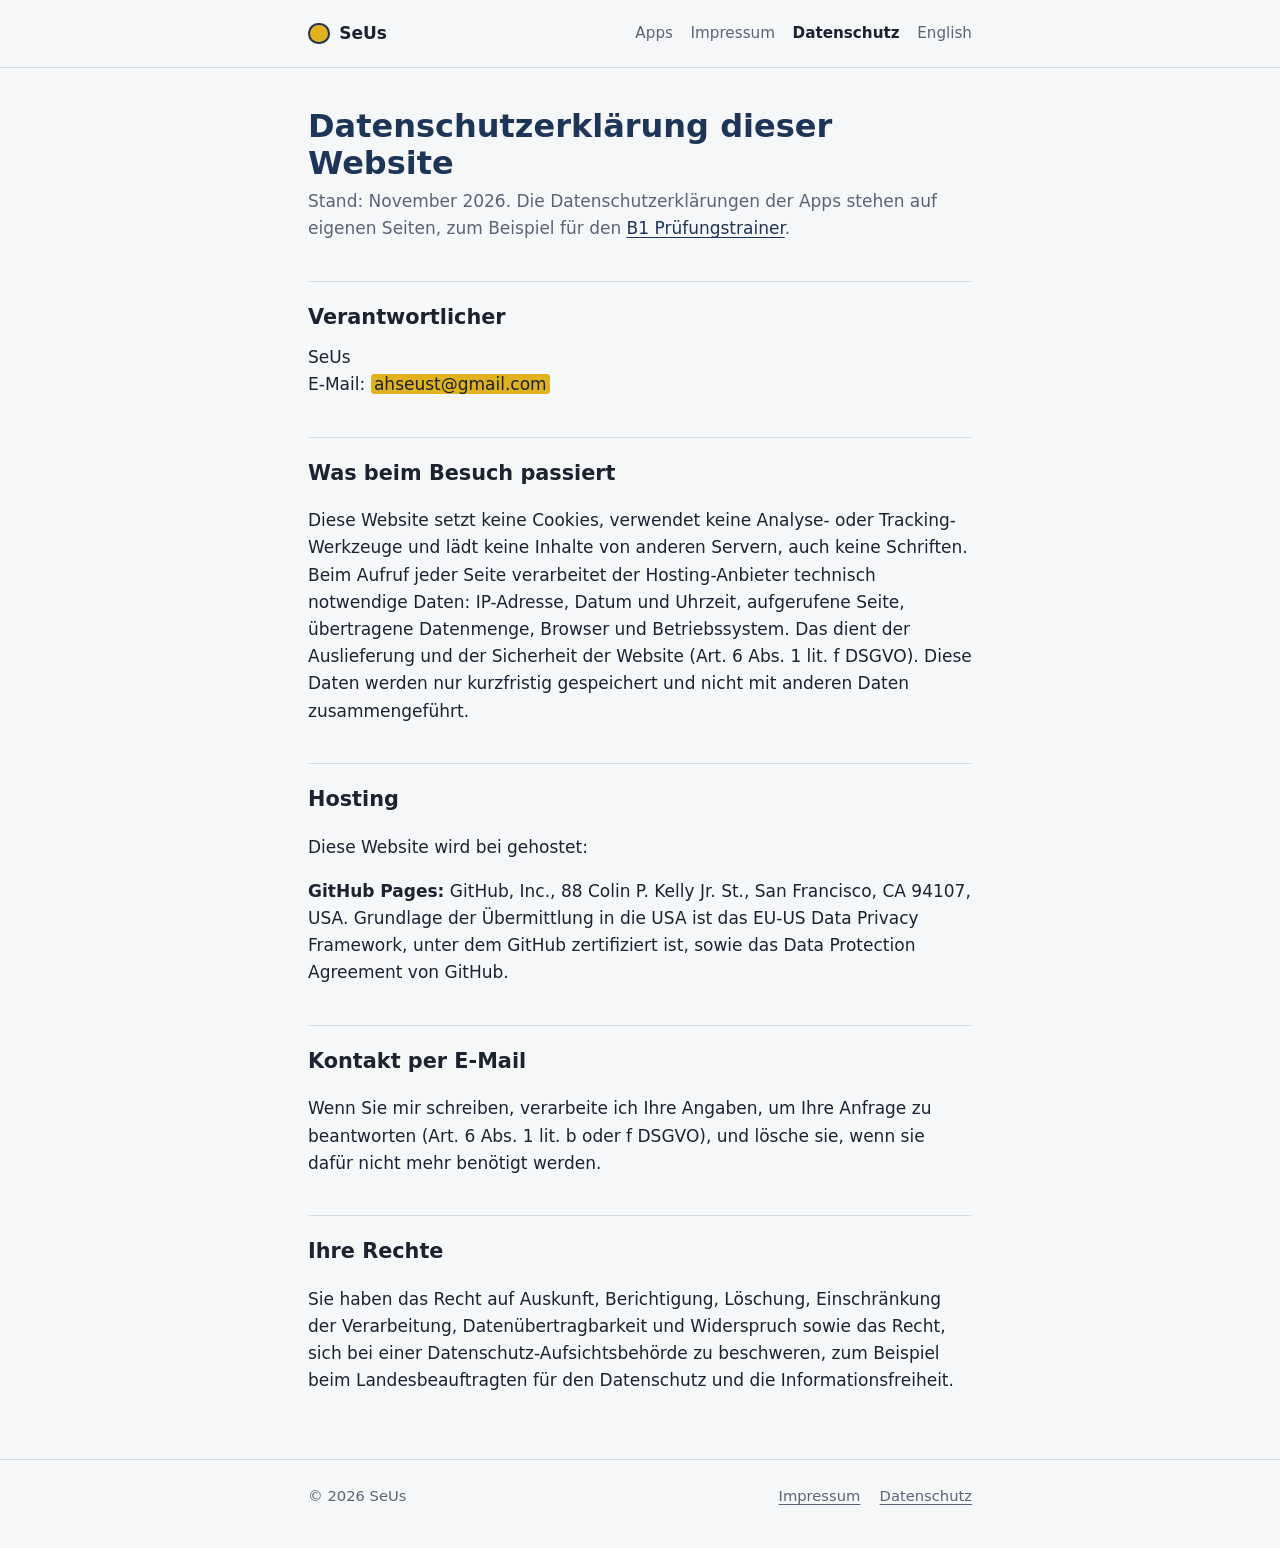
==== datenschutz/index.html @ c3657187 "Add files via upload" ====
<!doctype html>
<html lang="de">
<head>
<meta charset="utf-8">
<meta name="viewport" content="width=device-width, initial-scale=1">
<title>Datenschutzerklärung</title>
<meta name="description" content="Datenschutzerklärung der Website von SeUs">
<link rel="icon" href="../favicon.png" type="image/png">
<link rel="apple-touch-icon" href="../apple-touch-icon.png">
<link rel="stylesheet" href="../assets/style.css">
</head>
<body>
<header class="site"><div class="wrap">
<a class="brand" href="../"><span class="dot" aria-hidden="true"></span>SeUs</a>
<nav class="site" aria-label="Hauptnavigation"><a href="../">Apps</a><a href="../impressum/">Impressum</a><a href="../datenschutz/" aria-current=page>Datenschutz</a><a href="../en/privacy/" hreflang="en" lang="en">English</a></nav>
</div></header>
<main>
<article class="doc wrap">
<h1>Datenschutzerklärung dieser Website</h1>
<p class="meta">Stand: November 2026. Die Datenschutzerklärungen der Apps stehen auf eigenen Seiten, zum Beispiel für den <a href="../b1trainer/privacy/">B1 Prüfungstrainer</a>.</p>
<h2>Verantwortlicher</h2>
<address>SeUs<br>E-Mail: <mark>ahseust@gmail.com</mark></address>
<h2>Was beim Besuch passiert</h2>
<p>Diese Website setzt keine Cookies, verwendet keine Analyse- oder Tracking-Werkzeuge und lädt keine Inhalte von anderen Servern, auch keine Schriften. Beim Aufruf jeder Seite verarbeitet der Hosting-Anbieter technisch notwendige Daten: IP-Adresse, Datum und Uhrzeit, aufgerufene Seite, übertragene Datenmenge, Browser und Betriebssystem. Das dient der Auslieferung und der Sicherheit der Website (Art. 6 Abs. 1 lit. f DSGVO). Diese Daten werden nur kurzfristig gespeichert und nicht mit anderen Daten zusammengeführt.</p>
<h2>Hosting</h2>
<p>Diese Website wird bei gehostet:</p>
<p><strong>GitHub Pages:</strong> GitHub, Inc., 88 Colin P. Kelly Jr. St., San Francisco, CA 94107, USA. Grundlage der Übermittlung in die USA ist das EU-US Data Privacy Framework, unter dem GitHub zertifiziert ist, sowie das Data Protection Agreement von GitHub.</p>
<h2>Kontakt per E-Mail</h2>
<p>Wenn Sie mir schreiben, verarbeite ich Ihre Angaben, um Ihre Anfrage zu beantworten (Art. 6 Abs. 1 lit. b oder f DSGVO), und lösche sie, wenn sie dafür nicht mehr benötigt werden.</p>
<h2>Ihre Rechte</h2>
<p>Sie haben das Recht auf Auskunft, Berichtigung, Löschung, Einschränkung der Verarbeitung, Datenübertragbarkeit und Widerspruch sowie das Recht, sich bei einer Datenschutz-Aufsichtsbehörde zu beschweren, zum Beispiel beim Landesbeauftragten für den Datenschutz und die Informationsfreiheit.</p>
</article>
</main>
<footer class="site"><div class="wrap"><span>© 2026 SeUs</span><a href="../impressum/">Impressum</a><a href="../datenschutz/">Datenschutz</a></div></footer>
</body>
</html>
---- assets/style.css ----
/* Shared with the B1 Prüfungstrainer app: navy ink, highlighter yellow, cool paper.
   System fonts only, nothing is loaded from other servers. */
:root{
  --paper:#F6F7F9; --sheet:#FFFFFF; --ink:#1E3557; --text:#1B2230; --graphite:#5A6475;
  --rule:#D6DDE7; --mark:#E0B21F; --on-mark:#1B2230;
  color-scheme:light;
}
@media (prefers-color-scheme:dark){:root{
  --paper:#111722; --sheet:#1A2230; --ink:#A9C3EA; --text:#E6EAF0; --graphite:#A3ADBD;
  --rule:#2E3A4D; --mark:#E0B21F; --on-mark:#1B2230; color-scheme:dark;
}}
*{box-sizing:border-box}
html{-webkit-text-size-adjust:100%}
body{margin:0;background:var(--paper);color:var(--text);
  font:17px/1.6 system-ui,-apple-system,"Segoe UI",Roboto,"Noto Sans","Noto Sans Arabic",sans-serif}
.wrap{max-width:44rem;margin:0 auto;padding:0 1.25rem}
a{color:var(--ink);text-decoration-thickness:1px;text-underline-offset:.18em}
a:hover{text-decoration-thickness:2px}
:focus-visible{outline:3px solid var(--mark);outline-offset:2px;border-radius:3px}

header.site{padding-block:1.25rem;border-bottom:1px solid var(--rule)}
header.site .wrap{display:flex;align-items:center;gap:1rem;flex-wrap:wrap}
.brand{display:flex;align-items:center;gap:.6rem;font-weight:700;color:var(--text);text-decoration:none;margin-inline-end:auto}
.brand .dot{width:1.35rem;height:1.35rem;border-radius:50%;background:var(--mark);box-shadow:inset 0 0 0 2px var(--ink)}
nav.site{display:flex;gap:1.1rem;font-size:.95rem}
nav.site a{text-decoration:none;color:var(--graphite)}
nav.site a[aria-current]{color:var(--text);font-weight:600}

/* Hero: the answer-sheet row is the one memorable element */
.hero{padding-block:3.5rem 2.5rem}
.hero h1{font-size:clamp(2.2rem,7vw,3.4rem);line-height:1.05;letter-spacing:-.02em;margin:0 0 1rem;color:var(--ink);max-width:14ch}
.hero p{font-size:1.15rem;color:var(--graphite);margin:0;max-width:34rem}
.sheet-row{display:flex;gap:.7rem;margin:2rem 0 0;padding:0;list-style:none}
.sheet-row li{width:2.6rem;height:2.6rem;border-radius:50%;border:2px solid var(--ink);display:grid;place-items:center;font-weight:700;color:var(--ink)}
.sheet-row li.on{background:var(--mark);border-color:var(--mark);color:var(--on-mark)}
@media (prefers-reduced-motion:no-preference){
  .sheet-row li.on{animation:mark .5s .6s ease-out both}
  @keyframes mark{from{background:transparent;border-color:var(--ink);color:var(--ink)}to{}}
}

.apps{padding-block:1rem 3rem}
.apps h2{font-size:1.25rem;margin:0 0 1rem}
.app{display:grid;grid-template-columns:5rem 1fr;gap:1.1rem;padding:1.4rem 0;border-top:1px solid var(--rule)}
.app img{width:5rem;height:5rem;border-radius:1.1rem}
.app h3{margin:0 0 .3rem;font-size:1.2rem}
.app p{margin:0 0 .8rem}
.app .links{display:flex;gap:1rem;flex-wrap:wrap;align-items:center}
.btn{display:inline-block;background:var(--ink);color:var(--paper);padding:.55rem 1rem;border-radius:.6rem;text-decoration:none;font-weight:600}
.btn:hover{filter:brightness(1.1)}

/* Legal and policy pages */
.doc{padding-block:2.5rem 3rem}
.doc h1{font-size:2rem;line-height:1.15;margin:0 0 .4rem;color:var(--ink)}
.doc .meta{color:var(--graphite);margin:0 0 2rem}
.doc h2{font-size:1.3rem;margin:2.4rem 0 .6rem;padding-top:1.2rem;border-top:1px solid var(--rule)}
.doc h3{font-size:1.05rem;margin:1.6rem 0 .3rem}
.doc address{font-style:normal}
.langs{display:flex;gap:.8rem;flex-wrap:wrap;margin:0 0 1rem;padding:0;list-style:none}
mark{background:var(--mark);color:var(--on-mark);padding:0 .2em;border-radius:.2em}
[dir=rtl]{text-align:right}

footer.site{border-top:1px solid var(--rule);padding-block:1.5rem 2.5rem;color:var(--graphite);font-size:.92rem}
footer.site .wrap{display:flex;gap:1.2rem;flex-wrap:wrap}
footer.site span{margin-inline-end:auto}
footer.site a{color:var(--graphite)}
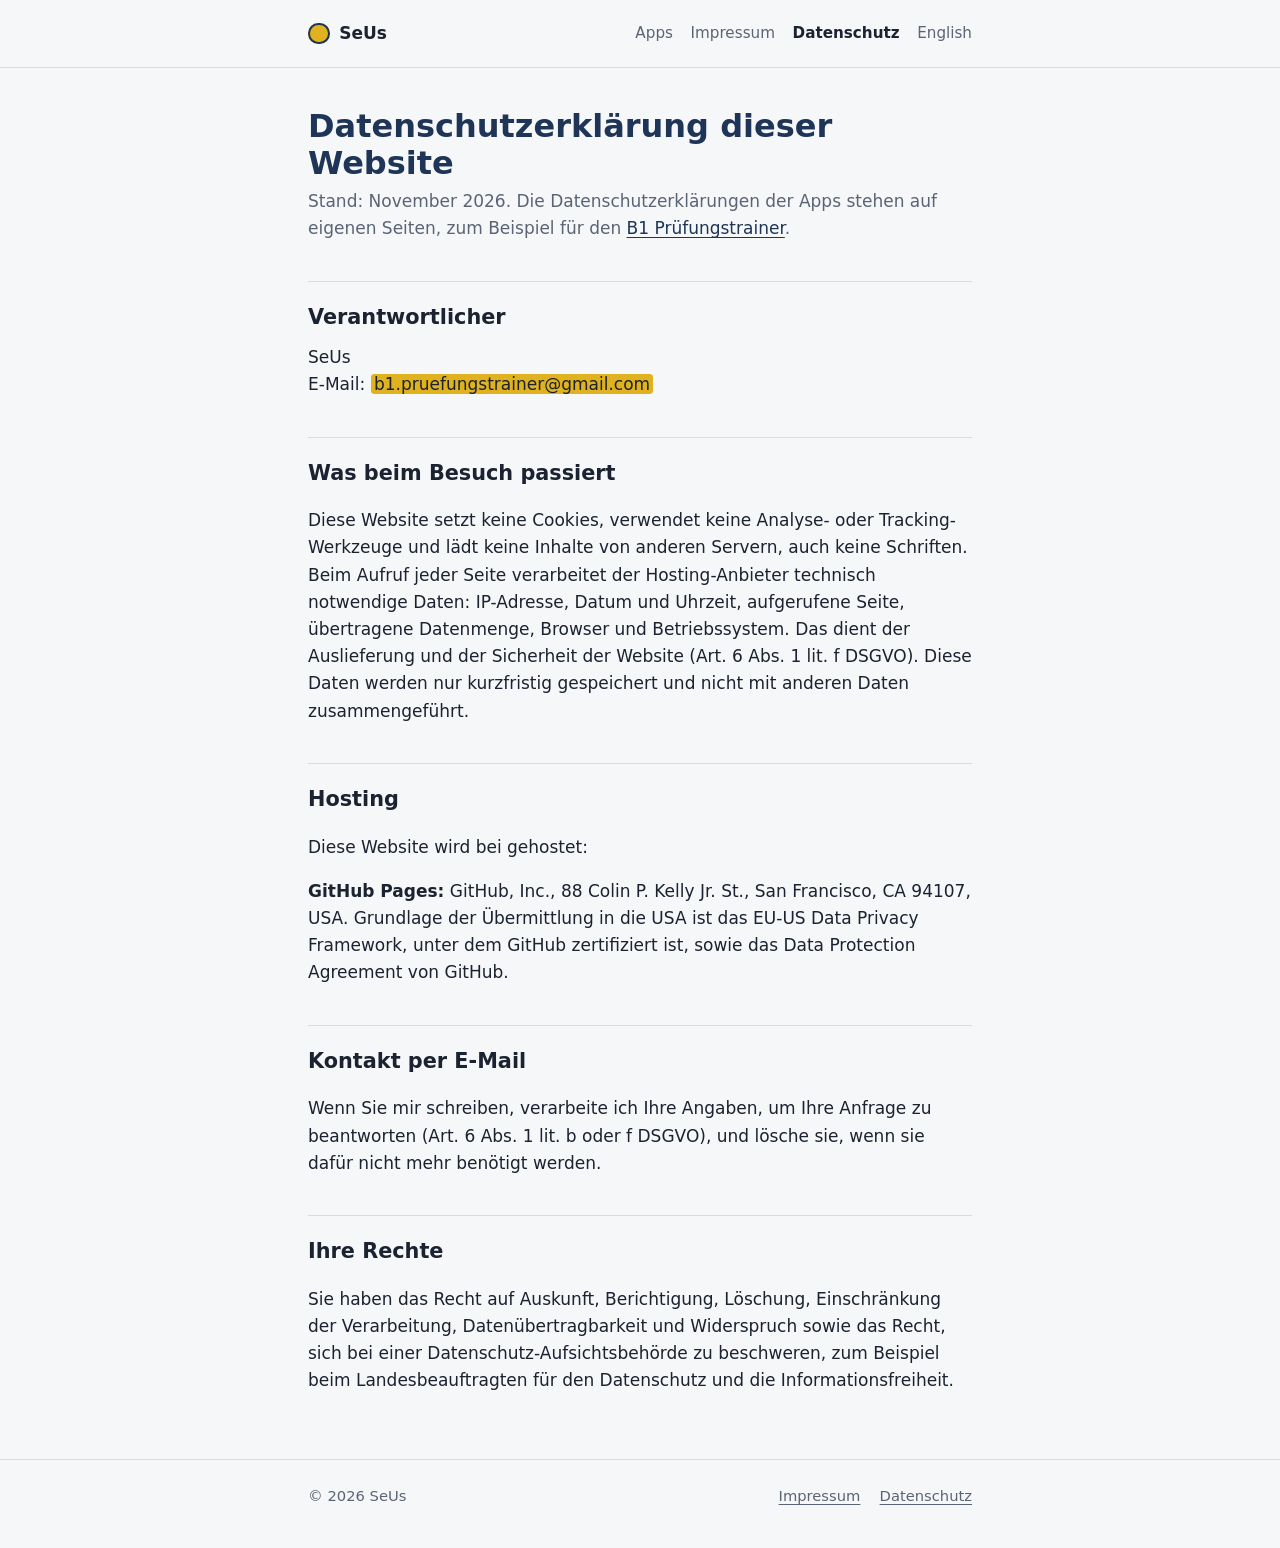
==== commit 64620b86: "Update index.html" ====
--- a/datenschutz/index.html
+++ b/datenschutz/index.html
@@ -19,7 +19,7 @@
 <h1>Datenschutzerklärung dieser Website</h1>
 <p class="meta">Stand: November 2026. Die Datenschutzerklärungen der Apps stehen auf eigenen Seiten, zum Beispiel für den <a href="../b1trainer/privacy/">B1 Prüfungstrainer</a>.</p>
 <h2>Verantwortlicher</h2>
-<address>SeUs<br>E-Mail: <mark>ahseust@gmail.com</mark></address>
+<address>SeUs<br>E-Mail: <mark>b1.pruefungstrainer@gmail.com</mark></address>
 <h2>Was beim Besuch passiert</h2>
 <p>Diese Website setzt keine Cookies, verwendet keine Analyse- oder Tracking-Werkzeuge und lädt keine Inhalte von anderen Servern, auch keine Schriften. Beim Aufruf jeder Seite verarbeitet der Hosting-Anbieter technisch notwendige Daten: IP-Adresse, Datum und Uhrzeit, aufgerufene Seite, übertragene Datenmenge, Browser und Betriebssystem. Das dient der Auslieferung und der Sicherheit der Website (Art. 6 Abs. 1 lit. f DSGVO). Diese Daten werden nur kurzfristig gespeichert und nicht mit anderen Daten zusammengeführt.</p>
 <h2>Hosting</h2>
